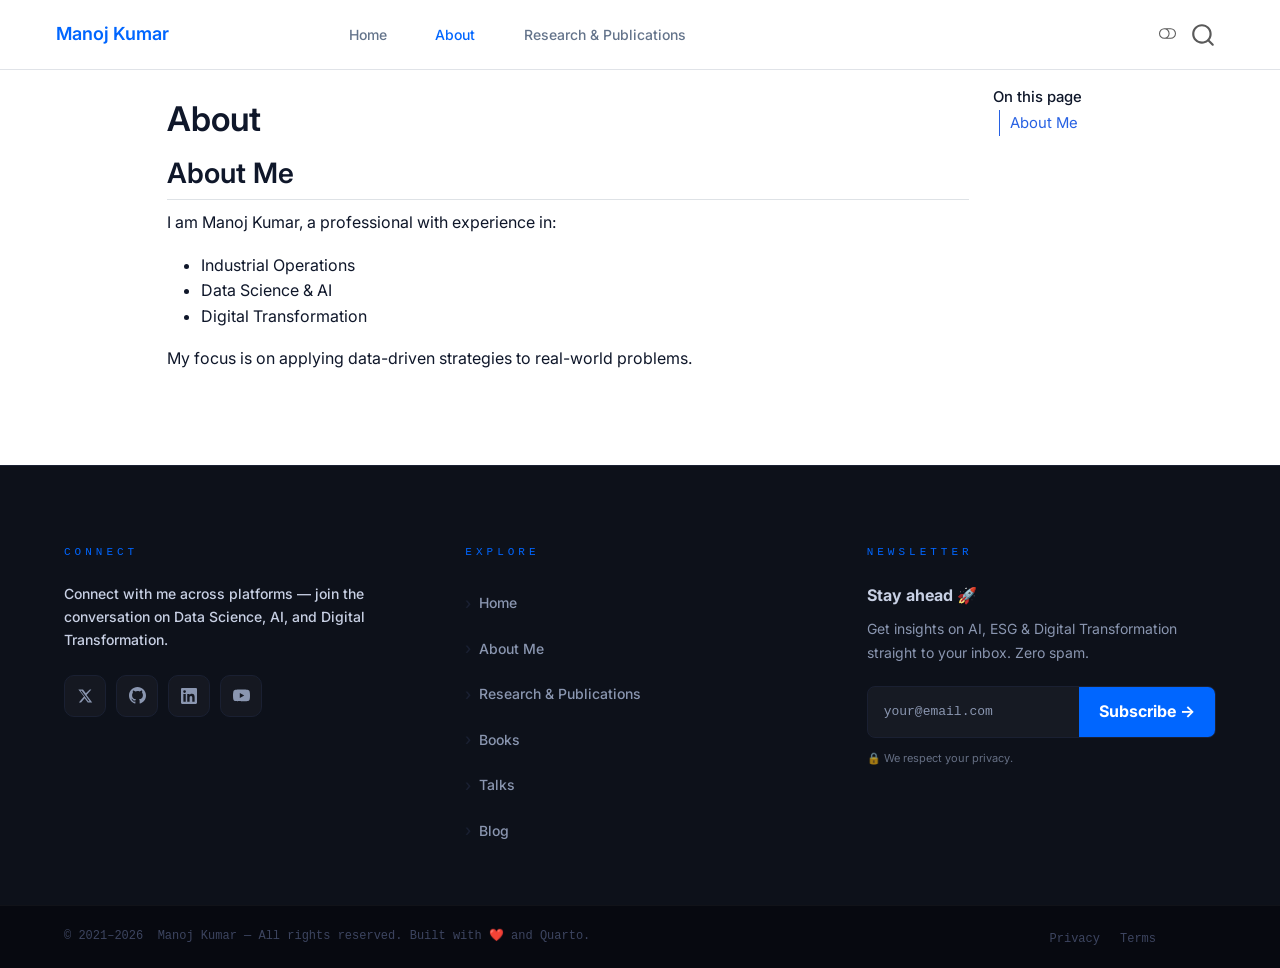
==== docs/about.html @ 65cc4d2e "Initial commit: V1 UI Locked" ====
<!DOCTYPE html>
<html xmlns="http://www.w3.org/1999/xhtml" lang="en" xml:lang="en"><head>

<meta charset="utf-8">
<meta name="generator" content="quarto-1.8.27">

<meta name="viewport" content="width=device-width, initial-scale=1.0, user-scalable=yes">


<title>About – Manoj Kumar</title>
<style>
code{white-space: pre-wrap;}
span.smallcaps{font-variant: small-caps;}
div.columns{display: flex; gap: min(4vw, 1.5em);}
div.column{flex: auto; overflow-x: auto;}
div.hanging-indent{margin-left: 1.5em; text-indent: -1.5em;}
ul.task-list{list-style: none;}
ul.task-list li input[type="checkbox"] {
  width: 0.8em;
  margin: 0 0.8em 0.2em -1em; /* quarto-specific, see https://github.com/quarto-dev/quarto-cli/issues/4556 */ 
  vertical-align: middle;
}
</style>


<script src="site_libs/quarto-nav/quarto-nav.js"></script>
<script src="site_libs/clipboard/clipboard.min.js"></script>
<script src="site_libs/quarto-search/autocomplete.umd.js"></script>
<script src="site_libs/quarto-search/fuse.min.js"></script>
<script src="site_libs/quarto-search/quarto-search.js"></script>
<meta name="quarto:offset" content="./">
<script src="site_libs/quarto-html/quarto.js" type="module"></script>
<script src="site_libs/quarto-html/tabsets/tabsets.js" type="module"></script>
<script src="site_libs/quarto-html/axe/axe-check.js" type="module"></script>
<script src="site_libs/quarto-html/popper.min.js"></script>
<script src="site_libs/quarto-html/tippy.umd.min.js"></script>
<script src="site_libs/quarto-html/anchor.min.js"></script>
<link href="site_libs/quarto-html/tippy.css" rel="stylesheet">
<link href="site_libs/quarto-html/quarto-syntax-highlighting-ed96de9b727972fe78a7b5d16c58bf87.css" rel="stylesheet" class="quarto-color-scheme" id="quarto-text-highlighting-styles">
<link href="site_libs/quarto-html/quarto-syntax-highlighting-dark-4d9afe2b8d18ee9fa5d0d57b5ed4214d.css" rel="stylesheet" class="quarto-color-scheme quarto-color-alternate" id="quarto-text-highlighting-styles">
<link href="site_libs/quarto-html/quarto-syntax-highlighting-ed96de9b727972fe78a7b5d16c58bf87.css" rel="stylesheet" class="quarto-color-scheme-extra" id="quarto-text-highlighting-styles">
<script src="site_libs/bootstrap/bootstrap.min.js"></script>
<link href="site_libs/bootstrap/bootstrap-icons.css" rel="stylesheet">
<link href="site_libs/bootstrap/bootstrap-d3264854bef6d6e2e1e64f029da655b1.min.css" rel="stylesheet" append-hash="true" class="quarto-color-scheme" id="quarto-bootstrap" data-mode="light">
<link href="site_libs/bootstrap/bootstrap-dark-2e3606d5f43852cfc198a66f8206e9b9.min.css" rel="stylesheet" append-hash="true" class="quarto-color-scheme quarto-color-alternate" id="quarto-bootstrap" data-mode="dark">
<link href="site_libs/bootstrap/bootstrap-d3264854bef6d6e2e1e64f029da655b1.min.css" rel="stylesheet" append-hash="true" class="quarto-color-scheme-extra" id="quarto-bootstrap" data-mode="light">
<script id="quarto-search-options" type="application/json">{
  "location": "navbar",
  "copy-button": false,
  "collapse-after": 3,
  "panel-placement": "end",
  "type": "overlay",
  "limit": 50,
  "keyboard-shortcut": [
    "f",
    "/",
    "s"
  ],
  "language": {
    "search-no-results-text": "No results",
    "search-matching-documents-text": "matching documents",
    "search-copy-link-title": "Copy link to search",
    "search-hide-matches-text": "Hide additional matches",
    "search-more-match-text": "more match in this document",
    "search-more-matches-text": "more matches in this document",
    "search-clear-button-title": "Clear",
    "search-text-placeholder": "",
    "search-detached-cancel-button-title": "Cancel",
    "search-submit-button-title": "Submit",
    "search-label": "Search"
  }
}</script>


<link rel="stylesheet" href="styles/theme.css">
</head>

<body class="nav-fixed quarto-light"><script id="quarto-html-before-body" type="application/javascript">
    const toggleBodyColorMode = (bsSheetEl) => {
      const mode = bsSheetEl.getAttribute("data-mode");
      const bodyEl = window.document.querySelector("body");
      if (mode === "dark") {
        bodyEl.classList.add("quarto-dark");
        bodyEl.classList.remove("quarto-light");
      } else {
        bodyEl.classList.add("quarto-light");
        bodyEl.classList.remove("quarto-dark");
      }
    }
    const toggleBodyColorPrimary = () => {
      const bsSheetEl = window.document.querySelector("link#quarto-bootstrap:not([rel=disabled-stylesheet])");
      if (bsSheetEl) {
        toggleBodyColorMode(bsSheetEl);
      }
    }
    const setColorSchemeToggle = (alternate) => {
      const toggles = window.document.querySelectorAll('.quarto-color-scheme-toggle');
      for (let i=0; i < toggles.length; i++) {
        const toggle = toggles[i];
        if (toggle) {
          if (alternate) {
            toggle.classList.add("alternate");
          } else {
            toggle.classList.remove("alternate");
          }
        }
      }
    };
    const toggleColorMode = (alternate) => {
      // Switch the stylesheets
      const primaryStylesheets = window.document.querySelectorAll('link.quarto-color-scheme:not(.quarto-color-alternate)');
      const alternateStylesheets = window.document.querySelectorAll('link.quarto-color-scheme.quarto-color-alternate');
      manageTransitions('#quarto-margin-sidebar .nav-link', false);
      if (alternate) {
        // note: dark is layered on light, we don't disable primary!
        enableStylesheet(alternateStylesheets);
        for (const sheetNode of alternateStylesheets) {
          if (sheetNode.id === "quarto-bootstrap") {
            toggleBodyColorMode(sheetNode);
          }
        }
      } else {
        disableStylesheet(alternateStylesheets);
        enableStylesheet(primaryStylesheets)
        toggleBodyColorPrimary();
      }
      manageTransitions('#quarto-margin-sidebar .nav-link', true);
      // Switch the toggles
      setColorSchemeToggle(alternate)
      // Hack to workaround the fact that safari doesn't
      // properly recolor the scrollbar when toggling (#1455)
      if (navigator.userAgent.indexOf('Safari') > 0 && navigator.userAgent.indexOf('Chrome') == -1) {
        manageTransitions("body", false);
        window.scrollTo(0, 1);
        setTimeout(() => {
          window.scrollTo(0, 0);
          manageTransitions("body", true);
        }, 40);
      }
    }
    const disableStylesheet = (stylesheets) => {
      for (let i=0; i < stylesheets.length; i++) {
        const stylesheet = stylesheets[i];
        stylesheet.rel = 'disabled-stylesheet';
      }
    }
    const enableStylesheet = (stylesheets) => {
      for (let i=0; i < stylesheets.length; i++) {
        const stylesheet = stylesheets[i];
        if(stylesheet.rel !== 'stylesheet') { // for Chrome, which will still FOUC without this check
          stylesheet.rel = 'stylesheet';
        }
      }
    }
    const manageTransitions = (selector, allowTransitions) => {
      const els = window.document.querySelectorAll(selector);
      for (let i=0; i < els.length; i++) {
        const el = els[i];
        if (allowTransitions) {
          el.classList.remove('notransition');
        } else {
          el.classList.add('notransition');
        }
      }
    }
    const isFileUrl = () => {
      return window.location.protocol === 'file:';
    }
    const hasAlternateSentinel = () => {
      let styleSentinel = getColorSchemeSentinel();
      if (styleSentinel !== null) {
        return styleSentinel === "alternate";
      } else {
        return false;
      }
    }
    const setStyleSentinel = (alternate) => {
      const value = alternate ? "alternate" : "default";
      if (!isFileUrl()) {
        window.localStorage.setItem("quarto-color-scheme", value);
      } else {
        localAlternateSentinel = value;
      }
    }
    const getColorSchemeSentinel = () => {
      if (!isFileUrl()) {
        const storageValue = window.localStorage.getItem("quarto-color-scheme");
        return storageValue != null ? storageValue : localAlternateSentinel;
      } else {
        return localAlternateSentinel;
      }
    }
    const toggleGiscusIfUsed = (isAlternate, darkModeDefault) => {
      const baseTheme = document.querySelector('#giscus-base-theme')?.value ?? 'light';
      const alternateTheme = document.querySelector('#giscus-alt-theme')?.value ?? 'dark';
      let newTheme = '';
      if(authorPrefersDark) {
        newTheme = isAlternate ? baseTheme : alternateTheme;
      } else {
        newTheme = isAlternate ? alternateTheme : baseTheme;
      }
      const changeGiscusTheme = () => {
        // From: https://github.com/giscus/giscus/issues/336
        const sendMessage = (message) => {
          const iframe = document.querySelector('iframe.giscus-frame');
          if (!iframe) return;
          iframe.contentWindow.postMessage({ giscus: message }, 'https://giscus.app');
        }
        sendMessage({
          setConfig: {
            theme: newTheme
          }
        });
      }
      const isGiscussLoaded = window.document.querySelector('iframe.giscus-frame') !== null;
      if (isGiscussLoaded) {
        changeGiscusTheme();
      }
    };
    const authorPrefersDark = false;
    const darkModeDefault = authorPrefersDark;
      document.querySelector('link#quarto-text-highlighting-styles.quarto-color-scheme-extra').rel = 'disabled-stylesheet';
      document.querySelector('link#quarto-bootstrap.quarto-color-scheme-extra').rel = 'disabled-stylesheet';
    let localAlternateSentinel = darkModeDefault ? 'alternate' : 'default';
    // Dark / light mode switch
    window.quartoToggleColorScheme = () => {
      // Read the current dark / light value
      let toAlternate = !hasAlternateSentinel();
      toggleColorMode(toAlternate);
      setStyleSentinel(toAlternate);
      toggleGiscusIfUsed(toAlternate, darkModeDefault);
      window.dispatchEvent(new Event('resize'));
    };
    // Switch to dark mode if need be
    if (hasAlternateSentinel()) {
      toggleColorMode(true);
    } else {
      toggleColorMode(false);
    }
  </script>

<div id="quarto-search-results"></div>
  <header id="quarto-header" class="headroom fixed-top">
    <nav class="navbar navbar-expand-lg " data-bs-theme="dark">
      <div class="navbar-container container-fluid">
      <div class="navbar-brand-container mx-auto">
    <a class="navbar-brand" href="./index.html">
    <span class="navbar-title">Manoj Kumar</span>
    </a>
  </div>
            <div id="quarto-search" class="" title="Search"></div>
          <button class="navbar-toggler" type="button" data-bs-toggle="collapse" data-bs-target="#navbarCollapse" aria-controls="navbarCollapse" role="menu" aria-expanded="false" aria-label="Toggle navigation" onclick="if (window.quartoToggleHeadroom) { window.quartoToggleHeadroom(); }">
  <span class="navbar-toggler-icon"></span>
</button>
          <div class="collapse navbar-collapse" id="navbarCollapse">
            <ul class="navbar-nav navbar-nav-scroll me-auto">
  <li class="nav-item">
    <a class="nav-link" href="./index.html"> 
<span class="menu-text">Home</span></a>
  </li>  
  <li class="nav-item">
    <a class="nav-link active" href="./about.html" aria-current="page"> 
<span class="menu-text">About</span></a>
  </li>  
  <li class="nav-item">
    <a class="nav-link" href="./rnd.html"> 
<span class="menu-text">Research &amp; Publications</span></a>
  </li>  
</ul>
            <ul class="navbar-nav navbar-nav-scroll ms-auto">
</ul>
          </div> <!-- /navcollapse -->
            <div class="quarto-navbar-tools">
  <a href="" class="quarto-color-scheme-toggle quarto-navigation-tool  px-1" onclick="window.quartoToggleColorScheme(); return false;" title="Toggle dark mode"><i class="bi"></i></a>
</div>
      </div> <!-- /container-fluid -->
    </nav>
</header>
<!-- content -->
<div id="quarto-content" class="quarto-container page-columns page-rows-contents page-layout-full page-navbar">
<!-- sidebar -->
<!-- margin-sidebar -->
    <div id="quarto-margin-sidebar" class="sidebar margin-sidebar">
        <nav id="TOC" role="doc-toc" class="toc-active">
    <h2 id="toc-title">On this page</h2>
   
  <ul>
  <li><a href="#about-me" id="toc-about-me" class="nav-link active" data-scroll-target="#about-me">About Me</a></li>
  </ul>
</nav>
    </div>
<!-- main -->
<main class="content column-body" id="quarto-document-content">


<header id="title-block-header" class="quarto-title-block default">
<div class="quarto-title">
<h1 class="title">About</h1>
</div>



<div class="quarto-title-meta column-body">

    
  
    
  </div>
  


</header>


<section id="about-me" class="level2">
<h2 class="anchored" data-anchor-id="about-me">About Me</h2>
<p>I am Manoj Kumar, a professional with experience in:</p>
<ul>
<li>Industrial Operations</li>
<li>Data Science &amp; AI</li>
<li>Digital Transformation</li>
</ul>
<p>My focus is on applying data-driven strategies to real-world problems.</p>


</section>

</main> <!-- /main -->
<footer id="site-footer" class="column-screen">

  <div class="footer-main">



    <div class="ft-col">

      <p class="ft-col-heading">Connect</p>

      <p class="ft-social-intro">Connect with me across platforms — join the conversation on Data Science, AI, and Digital Transformation.</p>

      <div class="ft-social-icons">

        <a href="#" class="social-icon tw" target="_blank" aria-label="Follow me on X">

          <svg xmlns="http://www.w3.org/2000/svg" width="16" height="16" viewbox="0 0 24 24" fill="currentColor"><path d="M18.244 2.25h3.308l-7.227 8.26 8.502 11.24H16.17l-4.714-6.231-5.401 6.231H2.744l7.734-8.836L2.02 2.25h6.988l4.26 5.636 5.975-5.636zm-1.161 17.52h1.833L7.084 4.126H5.117z"></path></svg>

        </a>

        <a href="#" class="social-icon gh" target="_blank" aria-label="My GitHub">

          <svg xmlns="http://www.w3.org/2000/svg" width="17" height="17" viewbox="0 0 24 24" fill="currentColor"><path d="M12 0C5.374 0 0 5.373 0 12c0 5.302 3.438 9.8 8.207 11.387.599.111.793-.261.793-.577v-2.234c-3.338.726-4.033-1.416-4.033-1.416-.546-1.387-1.333-1.756-1.333-1.756-1.089-.745.083-.729.083-.729 1.205.084 1.839 1.237 1.839 1.237 1.07 1.834 2.807 1.304 3.492.997.107-.775.418-1.305.762-1.604-2.665-.305-5.467-1.334-5.467-5.931 0-1.311.469-2.381 1.236-3.221-.124-.303-.535-1.524.117-3.176 0 0 1.008-.322 3.301 1.23A11.509 11.509 0 0 1 12 5.803c1.02.005 2.047.138 3.006.404 2.291-1.552 3.297-1.23 3.297-1.23.653 1.653.242 2.874.118 3.176.77.84 1.235 1.911 1.235 3.221 0 4.609-2.807 5.624-5.479 5.921.43.372.823 1.102.823 2.222v3.293c0 .319.192.694.801.576C20.566 21.797 24 17.3 24 12c0-6.627-5.373-12-12-12z"></path></svg>

        </a>

        <a href="#" class="social-icon li" target="_blank" aria-label="Connect on LinkedIn">

          <svg xmlns="http://www.w3.org/2000/svg" width="16" height="16" viewbox="0 0 24 24" fill="currentColor"><path d="M20.447 20.452h-3.554v-5.569c0-1.328-.027-3.037-1.852-3.037-1.853 0-2.136 1.445-2.136 2.939v5.667H9.351V9h3.414v1.561h.046c.477-.9 1.637-1.85 3.37-1.85 3.601 0 4.267 2.37 4.267 5.455v6.286zM5.337 7.433a2.062 2.062 0 0 1-2.063-2.065 2.064 2.064 0 1 1 2.063 2.065zm1.782 13.019H3.555V9h3.564v11.452zM22.225 0H1.771C.792 0 0 .774 0 1.729v20.542C0 23.227.792 24 1.771 24h20.451C23.2 24 24 23.227 24 22.271V1.729C24 .774 23.2 0 22.222 0h.003z"></path></svg>

        </a>

        <a href="#" class="social-icon yt" target="_blank" aria-label="My YouTube">

          <svg xmlns="http://www.w3.org/2000/svg" width="17" height="17" viewbox="0 0 24 24" fill="currentColor"><path d="M23.495 6.205a3.007 3.007 0 0 0-2.088-2.088c-1.87-.501-9.396-.501-9.396-.501s-7.507-.01-9.396.501A3.007 3.007 0 0 0 .527 6.205a31.247 31.247 0 0 0-.522 5.805 31.247 31.247 0 0 0 .522 5.783 3.007 3.007 0 0 0 2.088 2.088c1.868.502 9.396.502 9.396.502s7.506 0 9.396-.502a3.007 3.007 0 0 0 2.088-2.088 31.247 31.247 0 0 0 .5-5.783 31.247 31.247 0 0 0-.5-5.805zM9.609 15.601V8.408l6.264 3.602z"></path></svg>

        </a>

      </div>

    </div>



    <div class="ft-col">

      <p class="ft-col-heading">Explore</p>

      <ul class="ft-links-list">

        <li><a href="./index.html">Home</a></li>

        <li><a href="./about.html">About Me</a></li>

        <li><a href="./rnd.html">Research &amp; Publications</a></li>

        <li><a href="./books.html">Books</a></li>

        <li><a href="./talks.html">Talks</a></li>

        <li><a href="./blog.html">Blog</a></li>

      </ul>

    </div>



    <div class="ft-col">

      <p class="ft-col-heading">Newsletter</p>

      <div class="ft-newsletter-text">

        <strong>Stay ahead 🚀</strong>

        Get insights on AI, ESG &amp; Digital Transformation straight to your inbox. Zero spam.

      </div>

      <div class="newsletter-form">

        <input type="email" id="nl-email" placeholder="your@email.com" aria-label="Email address">

        <button type="button" id="nl-btn" onclick="handleSubscribe()">Subscribe →</button>

      </div>

      <p class="ft-privacy-note">🔒 We respect your privacy.</p>

    </div>



  </div>



  <div class="footer-copy">

    <div class="footer-copy-inner">

      <p class="copy-text">

        © 2021–<span id="copy-year"></span>&nbsp; Manoj Kumar — All rights reserved. Built with ❤️ and Quarto.

      </p>

      <ul class="copy-links">

        <li><a href="#">Privacy</a></li>

        <li><a href="#">Terms</a></li>

      </ul>

    </div>

  </div>

</footer>



<button id="go-top" aria-label="Scroll back to top">

  <svg viewbox="0 0 24 24" xmlns="http://www.w3.org/2000/svg">

    <polyline points="18 15 12 9 6 15"></polyline>

  </svg>

</button>



<script src="styles/scroll.js"></script>
<script id="quarto-html-after-body" type="application/javascript">
  window.document.addEventListener("DOMContentLoaded", function (event) {
    // Ensure there is a toggle, if there isn't float one in the top right
    if (window.document.querySelector('.quarto-color-scheme-toggle') === null) {
      const a = window.document.createElement('a');
      a.classList.add('top-right');
      a.classList.add('quarto-color-scheme-toggle');
      a.href = "";
      a.onclick = function() { try { window.quartoToggleColorScheme(); } catch {} return false; };
      const i = window.document.createElement("i");
      i.classList.add('bi');
      a.appendChild(i);
      window.document.body.appendChild(a);
    }
    setColorSchemeToggle(hasAlternateSentinel())
    const icon = "";
    const anchorJS = new window.AnchorJS();
    anchorJS.options = {
      placement: 'right',
      icon: icon
    };
    anchorJS.add('.anchored');
    const isCodeAnnotation = (el) => {
      for (const clz of el.classList) {
        if (clz.startsWith('code-annotation-')) {                     
          return true;
        }
      }
      return false;
    }
    const onCopySuccess = function(e) {
      // button target
      const button = e.trigger;
      // don't keep focus
      button.blur();
      // flash "checked"
      button.classList.add('code-copy-button-checked');
      var currentTitle = button.getAttribute("title");
      button.setAttribute("title", "Copied!");
      let tooltip;
      if (window.bootstrap) {
        button.setAttribute("data-bs-toggle", "tooltip");
        button.setAttribute("data-bs-placement", "left");
        button.setAttribute("data-bs-title", "Copied!");
        tooltip = new bootstrap.Tooltip(button, 
          { trigger: "manual", 
            customClass: "code-copy-button-tooltip",
            offset: [0, -8]});
        tooltip.show();    
      }
      setTimeout(function() {
        if (tooltip) {
          tooltip.hide();
          button.removeAttribute("data-bs-title");
          button.removeAttribute("data-bs-toggle");
          button.removeAttribute("data-bs-placement");
        }
        button.setAttribute("title", currentTitle);
        button.classList.remove('code-copy-button-checked');
      }, 1000);
      // clear code selection
      e.clearSelection();
    }
    const getTextToCopy = function(trigger) {
      const outerScaffold = trigger.parentElement.cloneNode(true);
      const codeEl = outerScaffold.querySelector('code');
      for (const childEl of codeEl.children) {
        if (isCodeAnnotation(childEl)) {
          childEl.remove();
        }
      }
      return codeEl.innerText;
    }
    const clipboard = new window.ClipboardJS('.code-copy-button:not([data-in-quarto-modal])', {
      text: getTextToCopy
    });
    clipboard.on('success', onCopySuccess);
    if (window.document.getElementById('quarto-embedded-source-code-modal')) {
      const clipboardModal = new window.ClipboardJS('.code-copy-button[data-in-quarto-modal]', {
        text: getTextToCopy,
        container: window.document.getElementById('quarto-embedded-source-code-modal')
      });
      clipboardModal.on('success', onCopySuccess);
    }
      var localhostRegex = new RegExp(/^(?:http|https):\/\/localhost\:?[0-9]*\//);
      var mailtoRegex = new RegExp(/^mailto:/);
        var filterRegex = new RegExp('/' + window.location.host + '/');
      var isInternal = (href) => {
          return filterRegex.test(href) || localhostRegex.test(href) || mailtoRegex.test(href);
      }
      // Inspect non-navigation links and adorn them if external
     var links = window.document.querySelectorAll('a[href]:not(.nav-link):not(.navbar-brand):not(.toc-action):not(.sidebar-link):not(.sidebar-item-toggle):not(.pagination-link):not(.no-external):not([aria-hidden]):not(.dropdown-item):not(.quarto-navigation-tool):not(.about-link)');
      for (var i=0; i<links.length; i++) {
        const link = links[i];
        if (!isInternal(link.href)) {
          // undo the damage that might have been done by quarto-nav.js in the case of
          // links that we want to consider external
          if (link.dataset.originalHref !== undefined) {
            link.href = link.dataset.originalHref;
          }
        }
      }
    function tippyHover(el, contentFn, onTriggerFn, onUntriggerFn) {
      const config = {
        allowHTML: true,
        maxWidth: 500,
        delay: 100,
        arrow: false,
        appendTo: function(el) {
            return el.parentElement;
        },
        interactive: true,
        interactiveBorder: 10,
        theme: 'quarto',
        placement: 'bottom-start',
      };
      if (contentFn) {
        config.content = contentFn;
      }
      if (onTriggerFn) {
        config.onTrigger = onTriggerFn;
      }
      if (onUntriggerFn) {
        config.onUntrigger = onUntriggerFn;
      }
      window.tippy(el, config); 
    }
    const noterefs = window.document.querySelectorAll('a[role="doc-noteref"]');
    for (var i=0; i<noterefs.length; i++) {
      const ref = noterefs[i];
      tippyHover(ref, function() {
        // use id or data attribute instead here
        let href = ref.getAttribute('data-footnote-href') || ref.getAttribute('href');
        try { href = new URL(href).hash; } catch {}
        const id = href.replace(/^#\/?/, "");
        const note = window.document.getElementById(id);
        if (note) {
          return note.innerHTML;
        } else {
          return "";
        }
      });
    }
    const xrefs = window.document.querySelectorAll('a.quarto-xref');
    const processXRef = (id, note) => {
      // Strip column container classes
      const stripColumnClz = (el) => {
        el.classList.remove("page-full", "page-columns");
        if (el.children) {
          for (const child of el.children) {
            stripColumnClz(child);
          }
        }
      }
      stripColumnClz(note)
      if (id === null || id.startsWith('sec-')) {
        // Special case sections, only their first couple elements
        const container = document.createElement("div");
        if (note.children && note.children.length > 2) {
          container.appendChild(note.children[0].cloneNode(true));
          for (let i = 1; i < note.children.length; i++) {
            const child = note.children[i];
            if (child.tagName === "P" && child.innerText === "") {
              continue;
            } else {
              container.appendChild(child.cloneNode(true));
              break;
            }
          }
          if (window.Quarto?.typesetMath) {
            window.Quarto.typesetMath(container);
          }
          return container.innerHTML
        } else {
          if (window.Quarto?.typesetMath) {
            window.Quarto.typesetMath(note);
          }
          return note.innerHTML;
        }
      } else {
        // Remove any anchor links if they are present
        const anchorLink = note.querySelector('a.anchorjs-link');
        if (anchorLink) {
          anchorLink.remove();
        }
        if (window.Quarto?.typesetMath) {
          window.Quarto.typesetMath(note);
        }
        if (note.classList.contains("callout")) {
          return note.outerHTML;
        } else {
          return note.innerHTML;
        }
      }
    }
    for (var i=0; i<xrefs.length; i++) {
      const xref = xrefs[i];
      tippyHover(xref, undefined, function(instance) {
        instance.disable();
        let url = xref.getAttribute('href');
        let hash = undefined; 
        if (url.startsWith('#')) {
          hash = url;
        } else {
          try { hash = new URL(url).hash; } catch {}
        }
        if (hash) {
          const id = hash.replace(/^#\/?/, "");
          const note = window.document.getElementById(id);
          if (note !== null) {
            try {
              const html = processXRef(id, note.cloneNode(true));
              instance.setContent(html);
            } finally {
              instance.enable();
              instance.show();
            }
          } else {
            // See if we can fetch this
            fetch(url.split('#')[0])
            .then(res => res.text())
            .then(html => {
              const parser = new DOMParser();
              const htmlDoc = parser.parseFromString(html, "text/html");
              const note = htmlDoc.getElementById(id);
              if (note !== null) {
                const html = processXRef(id, note);
                instance.setContent(html);
              } 
            }).finally(() => {
              instance.enable();
              instance.show();
            });
          }
        } else {
          // See if we can fetch a full url (with no hash to target)
          // This is a special case and we should probably do some content thinning / targeting
          fetch(url)
          .then(res => res.text())
          .then(html => {
            const parser = new DOMParser();
            const htmlDoc = parser.parseFromString(html, "text/html");
            const note = htmlDoc.querySelector('main.content');
            if (note !== null) {
              // This should only happen for chapter cross references
              // (since there is no id in the URL)
              // remove the first header
              if (note.children.length > 0 && note.children[0].tagName === "HEADER") {
                note.children[0].remove();
              }
              const html = processXRef(null, note);
              instance.setContent(html);
            } 
          }).finally(() => {
            instance.enable();
            instance.show();
          });
        }
      }, function(instance) {
      });
    }
        let selectedAnnoteEl;
        const selectorForAnnotation = ( cell, annotation) => {
          let cellAttr = 'data-code-cell="' + cell + '"';
          let lineAttr = 'data-code-annotation="' +  annotation + '"';
          const selector = 'span[' + cellAttr + '][' + lineAttr + ']';
          return selector;
        }
        const selectCodeLines = (annoteEl) => {
          const doc = window.document;
          const targetCell = annoteEl.getAttribute("data-target-cell");
          const targetAnnotation = annoteEl.getAttribute("data-target-annotation");
          const annoteSpan = window.document.querySelector(selectorForAnnotation(targetCell, targetAnnotation));
          const lines = annoteSpan.getAttribute("data-code-lines").split(",");
          const lineIds = lines.map((line) => {
            return targetCell + "-" + line;
          })
          let top = null;
          let height = null;
          let parent = null;
          if (lineIds.length > 0) {
              //compute the position of the single el (top and bottom and make a div)
              const el = window.document.getElementById(lineIds[0]);
              top = el.offsetTop;
              height = el.offsetHeight;
              parent = el.parentElement.parentElement;
            if (lineIds.length > 1) {
              const lastEl = window.document.getElementById(lineIds[lineIds.length - 1]);
              const bottom = lastEl.offsetTop + lastEl.offsetHeight;
              height = bottom - top;
            }
            if (top !== null && height !== null && parent !== null) {
              // cook up a div (if necessary) and position it 
              let div = window.document.getElementById("code-annotation-line-highlight");
              if (div === null) {
                div = window.document.createElement("div");
                div.setAttribute("id", "code-annotation-line-highlight");
                div.style.position = 'absolute';
                parent.appendChild(div);
              }
              div.style.top = top - 2 + "px";
              div.style.height = height + 4 + "px";
              div.style.left = 0;
              let gutterDiv = window.document.getElementById("code-annotation-line-highlight-gutter");
              if (gutterDiv === null) {
                gutterDiv = window.document.createElement("div");
                gutterDiv.setAttribute("id", "code-annotation-line-highlight-gutter");
                gutterDiv.style.position = 'absolute';
                const codeCell = window.document.getElementById(targetCell);
                const gutter = codeCell.querySelector('.code-annotation-gutter');
                gutter.appendChild(gutterDiv);
              }
              gutterDiv.style.top = top - 2 + "px";
              gutterDiv.style.height = height + 4 + "px";
            }
            selectedAnnoteEl = annoteEl;
          }
        };
        const unselectCodeLines = () => {
          const elementsIds = ["code-annotation-line-highlight", "code-annotation-line-highlight-gutter"];
          elementsIds.forEach((elId) => {
            const div = window.document.getElementById(elId);
            if (div) {
              div.remove();
            }
          });
          selectedAnnoteEl = undefined;
        };
          // Handle positioning of the toggle
      window.addEventListener(
        "resize",
        throttle(() => {
          elRect = undefined;
          if (selectedAnnoteEl) {
            selectCodeLines(selectedAnnoteEl);
          }
        }, 10)
      );
      function throttle(fn, ms) {
      let throttle = false;
      let timer;
        return (...args) => {
          if(!throttle) { // first call gets through
              fn.apply(this, args);
              throttle = true;
          } else { // all the others get throttled
              if(timer) clearTimeout(timer); // cancel #2
              timer = setTimeout(() => {
                fn.apply(this, args);
                timer = throttle = false;
              }, ms);
          }
        };
      }
        // Attach click handler to the DT
        const annoteDls = window.document.querySelectorAll('dt[data-target-cell]');
        for (const annoteDlNode of annoteDls) {
          annoteDlNode.addEventListener('click', (event) => {
            const clickedEl = event.target;
            if (clickedEl !== selectedAnnoteEl) {
              unselectCodeLines();
              const activeEl = window.document.querySelector('dt[data-target-cell].code-annotation-active');
              if (activeEl) {
                activeEl.classList.remove('code-annotation-active');
              }
              selectCodeLines(clickedEl);
              clickedEl.classList.add('code-annotation-active');
            } else {
              // Unselect the line
              unselectCodeLines();
              clickedEl.classList.remove('code-annotation-active');
            }
          });
        }
    const findCites = (el) => {
      const parentEl = el.parentElement;
      if (parentEl) {
        const cites = parentEl.dataset.cites;
        if (cites) {
          return {
            el,
            cites: cites.split(' ')
          };
        } else {
          return findCites(el.parentElement)
        }
      } else {
        return undefined;
      }
    };
    var bibliorefs = window.document.querySelectorAll('a[role="doc-biblioref"]');
    for (var i=0; i<bibliorefs.length; i++) {
      const ref = bibliorefs[i];
      const citeInfo = findCites(ref);
      if (citeInfo) {
        tippyHover(citeInfo.el, function() {
          var popup = window.document.createElement('div');
          citeInfo.cites.forEach(function(cite) {
            var citeDiv = window.document.createElement('div');
            citeDiv.classList.add('hanging-indent');
            citeDiv.classList.add('csl-entry');
            var biblioDiv = window.document.getElementById('ref-' + cite);
            if (biblioDiv) {
              citeDiv.innerHTML = biblioDiv.innerHTML;
            }
            popup.appendChild(citeDiv);
          });
          return popup.innerHTML;
        });
      }
    }
  });
  </script>
</div> <!-- /content -->




</body></html>
---- docs/site_libs/quarto-html/tippy.css ----
.tippy-box[data-animation=fade][data-state=hidden]{opacity:0}[data-tippy-root]{max-width:calc(100vw - 10px)}.tippy-box{position:relative;background-color:#333;color:#fff;border-radius:4px;font-size:14px;line-height:1.4;white-space:normal;outline:0;transition-property:transform,visibility,opacity}.tippy-box[data-placement^=top]>.tippy-arrow{bottom:0}.tippy-box[data-placement^=top]>.tippy-arrow:before{bottom:-7px;left:0;border-width:8px 8px 0;border-top-color:initial;transform-origin:center top}.tippy-box[data-placement^=bottom]>.tippy-arrow{top:0}.tippy-box[data-placement^=bottom]>.tippy-arrow:before{top:-7px;left:0;border-width:0 8px 8px;border-bottom-color:initial;transform-origin:center bottom}.tippy-box[data-placement^=left]>.tippy-arrow{right:0}.tippy-box[data-placement^=left]>.tippy-arrow:before{border-width:8px 0 8px 8px;border-left-color:initial;right:-7px;transform-origin:center left}.tippy-box[data-placement^=right]>.tippy-arrow{left:0}.tippy-box[data-placement^=right]>.tippy-arrow:before{left:-7px;border-width:8px 8px 8px 0;border-right-color:initial;transform-origin:center right}.tippy-box[data-inertia][data-state=visible]{transition-timing-function:cubic-bezier(.54,1.5,.38,1.11)}.tippy-arrow{width:16px;height:16px;color:#333}.tippy-arrow:before{content:"";position:absolute;border-color:transparent;border-style:solid}.tippy-content{position:relative;padding:5px 9px;z-index:1}
---- docs/site_libs/quarto-html/quarto-syntax-highlighting-ed96de9b727972fe78a7b5d16c58bf87.css ----
/* quarto syntax highlight colors */
:root {
  --quarto-hl-ot-color: #003B4F;
  --quarto-hl-at-color: #657422;
  --quarto-hl-ss-color: #20794D;
  --quarto-hl-an-color: #5E5E5E;
  --quarto-hl-fu-color: #4758AB;
  --quarto-hl-st-color: #20794D;
  --quarto-hl-cf-color: #003B4F;
  --quarto-hl-op-color: #5E5E5E;
  --quarto-hl-er-color: #AD0000;
  --quarto-hl-bn-color: #AD0000;
  --quarto-hl-al-color: #AD0000;
  --quarto-hl-va-color: #111111;
  --quarto-hl-bu-color: inherit;
  --quarto-hl-ex-color: inherit;
  --quarto-hl-pp-color: #AD0000;
  --quarto-hl-in-color: #5E5E5E;
  --quarto-hl-vs-color: #20794D;
  --quarto-hl-wa-color: #5E5E5E;
  --quarto-hl-do-color: #5E5E5E;
  --quarto-hl-im-color: #00769E;
  --quarto-hl-ch-color: #20794D;
  --quarto-hl-dt-color: #AD0000;
  --quarto-hl-fl-color: #AD0000;
  --quarto-hl-co-color: #5E5E5E;
  --quarto-hl-cv-color: #5E5E5E;
  --quarto-hl-cn-color: #8f5902;
  --quarto-hl-sc-color: #5E5E5E;
  --quarto-hl-dv-color: #AD0000;
  --quarto-hl-kw-color: #003B4F;
}

/* other quarto variables */
:root {
  --quarto-font-monospace: SFMono-Regular, Menlo, Monaco, Consolas, "Liberation Mono", "Courier New", monospace;
}

/* syntax highlight based on Pandoc's rules */
pre > code.sourceCode > span {
  color: #003B4F;
}

code.sourceCode > span {
  color: #003B4F;
}

div.sourceCode,
div.sourceCode pre.sourceCode {
  color: #003B4F;
}

/* Normal */
code span {
  color: #003B4F;
}

/* Alert */
code span.al {
  color: #AD0000;
  font-style: inherit;
}

/* Annotation */
code span.an {
  color: #5E5E5E;
  font-style: inherit;
}

/* Attribute */
code span.at {
  color: #657422;
  font-style: inherit;
}

/* BaseN */
code span.bn {
  color: #AD0000;
  font-style: inherit;
}

/* BuiltIn */
code span.bu {
  font-style: inherit;
}

/* ControlFlow */
code span.cf {
  color: #003B4F;
  font-weight: bold;
  font-style: inherit;
}

/* Char */
code span.ch {
  color: #20794D;
  font-style: inherit;
}

/* Constant */
code span.cn {
  color: #8f5902;
  font-style: inherit;
}

/* Comment */
code span.co {
  color: #5E5E5E;
  font-style: inherit;
}

/* CommentVar */
code span.cv {
  color: #5E5E5E;
  font-style: italic;
}

/* Documentation */
code span.do {
  color: #5E5E5E;
  font-style: italic;
}

/* DataType */
code span.dt {
  color: #AD0000;
  font-style: inherit;
}

/* DecVal */
code span.dv {
  color: #AD0000;
  font-style: inherit;
}

/* Error */
code span.er {
  color: #AD0000;
  font-style: inherit;
}

/* Extension */
code span.ex {
  font-style: inherit;
}

/* Float */
code span.fl {
  color: #AD0000;
  font-style: inherit;
}

/* Function */
code span.fu {
  color: #4758AB;
  font-style: inherit;
}

/* Import */
code span.im {
  color: #00769E;
  font-style: inherit;
}

/* Information */
code span.in {
  color: #5E5E5E;
  font-style: inherit;
}

/* Keyword */
code span.kw {
  color: #003B4F;
  font-weight: bold;
  font-style: inherit;
}

/* Operator */
code span.op {
  color: #5E5E5E;
  font-style: inherit;
}

/* Other */
code span.ot {
  color: #003B4F;
  font-style: inherit;
}

/* Preprocessor */
code span.pp {
  color: #AD0000;
  font-style: inherit;
}

/* SpecialChar */
code span.sc {
  color: #5E5E5E;
  font-style: inherit;
}

/* SpecialString */
code span.ss {
  color: #20794D;
  font-style: inherit;
}

/* String */
code span.st {
  color: #20794D;
  font-style: inherit;
}

/* Variable */
code span.va {
  color: #111111;
  font-style: inherit;
}

/* VerbatimString */
code span.vs {
  color: #20794D;
  font-style: inherit;
}

/* Warning */
code span.wa {
  color: #5E5E5E;
  font-style: italic;
}

.prevent-inlining {
  content: "</";
}

/*# sourceMappingURL=0920dd6d7437995b8cdf7429764427b1.css.map */
---- docs/site_libs/quarto-html/quarto-syntax-highlighting-dark-4d9afe2b8d18ee9fa5d0d57b5ed4214d.css ----
/* quarto syntax highlight colors */
:root {
  --quarto-hl-al-color: #f07178;
  --quarto-hl-an-color: #d4d0ab;
  --quarto-hl-at-color: #00e0e0;
  --quarto-hl-bn-color: #d4d0ab;
  --quarto-hl-bu-color: #abe338;
  --quarto-hl-ch-color: #abe338;
  --quarto-hl-co-color: #f8f8f2;
  --quarto-hl-cv-color: #ffd700;
  --quarto-hl-cn-color: #ffd700;
  --quarto-hl-cf-color: #ffa07a;
  --quarto-hl-dt-color: #ffa07a;
  --quarto-hl-dv-color: #d4d0ab;
  --quarto-hl-do-color: #f8f8f2;
  --quarto-hl-er-color: #f07178;
  --quarto-hl-ex-color: #00e0e0;
  --quarto-hl-fl-color: #d4d0ab;
  --quarto-hl-fu-color: #ffa07a;
  --quarto-hl-im-color: #abe338;
  --quarto-hl-in-color: #d4d0ab;
  --quarto-hl-kw-color: #ffa07a;
  --quarto-hl-op-color: #ffa07a;
  --quarto-hl-ot-color: #00e0e0;
  --quarto-hl-pp-color: #dcc6e0;
  --quarto-hl-re-color: #00e0e0;
  --quarto-hl-sc-color: #abe338;
  --quarto-hl-ss-color: #abe338;
  --quarto-hl-st-color: #abe338;
  --quarto-hl-va-color: #00e0e0;
  --quarto-hl-vs-color: #abe338;
  --quarto-hl-wa-color: #dcc6e0;
}

/* other quarto variables */
:root {
  --quarto-font-monospace: SFMono-Regular, Menlo, Monaco, Consolas, "Liberation Mono", "Courier New", monospace;
}

/* syntax highlight based on Pandoc's rules */
pre > code.sourceCode > span {
  color: #f8f8f2;
}

code.sourceCode > span {
  color: #f8f8f2;
}

div.sourceCode,
div.sourceCode pre.sourceCode {
  color: #f8f8f2;
}

/* Normal */
code span {
  color: #f8f8f2;
}

/* Alert */
code span.al {
  color: #f07178;
}

/* Annotation */
code span.an {
  color: #d4d0ab;
}

/* Attribute */
code span.at {
  color: #00e0e0;
}

/* BaseN */
code span.bn {
  color: #d4d0ab;
}

/* BuiltIn */
code span.bu {
  color: #abe338;
}

/* ControlFlow */
code span.cf {
  font-weight: bold;
  color: #ffa07a;
}

/* Char */
code span.ch {
  color: #abe338;
}

/* Constant */
code span.cn {
  color: #ffd700;
}

/* Comment */
code span.co {
  font-style: italic;
  color: #f8f8f2;
}

/* CommentVar */
code span.cv {
  color: #ffd700;
}

/* Documentation */
code span.do {
  color: #f8f8f2;
}

/* DataType */
code span.dt {
  color: #ffa07a;
}

/* DecVal */
code span.dv {
  color: #d4d0ab;
}

/* Error */
code span.er {
  color: #f07178;
  text-decoration: underline;
}

/* Extension */
code span.ex {
  font-weight: bold;
  color: #00e0e0;
}

/* Float */
code span.fl {
  color: #d4d0ab;
}

/* Function */
code span.fu {
  color: #ffa07a;
}

/* Import */
code span.im {
  color: #abe338;
}

/* Information */
code span.in {
  color: #d4d0ab;
}

/* Keyword */
code span.kw {
  font-weight: bold;
  color: #ffa07a;
}

/* Operator */
code span.op {
  color: #ffa07a;
}

/* Other */
code span.ot {
  color: #00e0e0;
}

/* Preprocessor */
code span.pp {
  color: #dcc6e0;
}

/* RegionMarker */
code span.re {
  background-color: #f8f8f2;
  color: #00e0e0;
}

/* SpecialChar */
code span.sc {
  color: #abe338;
}

/* SpecialString */
code span.ss {
  color: #abe338;
}

/* String */
code span.st {
  color: #abe338;
}

/* Variable */
code span.va {
  color: #00e0e0;
}

/* VerbatimString */
code span.vs {
  color: #abe338;
}

/* Warning */
code span.wa {
  color: #dcc6e0;
}

.prevent-inlining {
  content: "</";
}

/*# sourceMappingURL=86edf53ecdff796acf02dbceed379426.css.map */
---- docs/site_libs/quarto-html/quarto-syntax-highlighting-ed96de9b727972fe78a7b5d16c58bf87.css ----
/* quarto syntax highlight colors */
:root {
  --quarto-hl-ot-color: #003B4F;
  --quarto-hl-at-color: #657422;
  --quarto-hl-ss-color: #20794D;
  --quarto-hl-an-color: #5E5E5E;
  --quarto-hl-fu-color: #4758AB;
  --quarto-hl-st-color: #20794D;
  --quarto-hl-cf-color: #003B4F;
  --quarto-hl-op-color: #5E5E5E;
  --quarto-hl-er-color: #AD0000;
  --quarto-hl-bn-color: #AD0000;
  --quarto-hl-al-color: #AD0000;
  --quarto-hl-va-color: #111111;
  --quarto-hl-bu-color: inherit;
  --quarto-hl-ex-color: inherit;
  --quarto-hl-pp-color: #AD0000;
  --quarto-hl-in-color: #5E5E5E;
  --quarto-hl-vs-color: #20794D;
  --quarto-hl-wa-color: #5E5E5E;
  --quarto-hl-do-color: #5E5E5E;
  --quarto-hl-im-color: #00769E;
  --quarto-hl-ch-color: #20794D;
  --quarto-hl-dt-color: #AD0000;
  --quarto-hl-fl-color: #AD0000;
  --quarto-hl-co-color: #5E5E5E;
  --quarto-hl-cv-color: #5E5E5E;
  --quarto-hl-cn-color: #8f5902;
  --quarto-hl-sc-color: #5E5E5E;
  --quarto-hl-dv-color: #AD0000;
  --quarto-hl-kw-color: #003B4F;
}

/* other quarto variables */
:root {
  --quarto-font-monospace: SFMono-Regular, Menlo, Monaco, Consolas, "Liberation Mono", "Courier New", monospace;
}

/* syntax highlight based on Pandoc's rules */
pre > code.sourceCode > span {
  color: #003B4F;
}

code.sourceCode > span {
  color: #003B4F;
}

div.sourceCode,
div.sourceCode pre.sourceCode {
  color: #003B4F;
}

/* Normal */
code span {
  color: #003B4F;
}

/* Alert */
code span.al {
  color: #AD0000;
  font-style: inherit;
}

/* Annotation */
code span.an {
  color: #5E5E5E;
  font-style: inherit;
}

/* Attribute */
code span.at {
  color: #657422;
  font-style: inherit;
}

/* BaseN */
code span.bn {
  color: #AD0000;
  font-style: inherit;
}

/* BuiltIn */
code span.bu {
  font-style: inherit;
}

/* ControlFlow */
code span.cf {
  color: #003B4F;
  font-weight: bold;
  font-style: inherit;
}

/* Char */
code span.ch {
  color: #20794D;
  font-style: inherit;
}

/* Constant */
code span.cn {
  color: #8f5902;
  font-style: inherit;
}

/* Comment */
code span.co {
  color: #5E5E5E;
  font-style: inherit;
}

/* CommentVar */
code span.cv {
  color: #5E5E5E;
  font-style: italic;
}

/* Documentation */
code span.do {
  color: #5E5E5E;
  font-style: italic;
}

/* DataType */
code span.dt {
  color: #AD0000;
  font-style: inherit;
}

/* DecVal */
code span.dv {
  color: #AD0000;
  font-style: inherit;
}

/* Error */
code span.er {
  color: #AD0000;
  font-style: inherit;
}

/* Extension */
code span.ex {
  font-style: inherit;
}

/* Float */
code span.fl {
  color: #AD0000;
  font-style: inherit;
}

/* Function */
code span.fu {
  color: #4758AB;
  font-style: inherit;
}

/* Import */
code span.im {
  color: #00769E;
  font-style: inherit;
}

/* Information */
code span.in {
  color: #5E5E5E;
  font-style: inherit;
}

/* Keyword */
code span.kw {
  color: #003B4F;
  font-weight: bold;
  font-style: inherit;
}

/* Operator */
code span.op {
  color: #5E5E5E;
  font-style: inherit;
}

/* Other */
code span.ot {
  color: #003B4F;
  font-style: inherit;
}

/* Preprocessor */
code span.pp {
  color: #AD0000;
  font-style: inherit;
}

/* SpecialChar */
code span.sc {
  color: #5E5E5E;
  font-style: inherit;
}

/* SpecialString */
code span.ss {
  color: #20794D;
  font-style: inherit;
}

/* String */
code span.st {
  color: #20794D;
  font-style: inherit;
}

/* Variable */
code span.va {
  color: #111111;
  font-style: inherit;
}

/* VerbatimString */
code span.vs {
  color: #20794D;
  font-style: inherit;
}

/* Warning */
code span.wa {
  color: #5E5E5E;
  font-style: italic;
}

.prevent-inlining {
  content: "</";
}

/*# sourceMappingURL=0920dd6d7437995b8cdf7429764427b1.css.map */
---- docs/styles/theme.css ----
/* =========================================
   GOOGLE FONT (SIGNATURE)
========================================= */
@import url('https://fonts.googleapis.com/css2?family=Great+Vibes&display=swap');

/* =========================================
   IMPORT BRAND
========================================= */
@import url("brand.css");

/* =========================================
   IMPORT COMPONENTS
========================================= */
@import url("components/navbar.css");
@import url("components/buttons.css");
@import url("components/hero.css");
@import url("components/footer.css");
@import url("components/cards.css");

/* =========================================
   IMPORT PAGES
========================================= */
@import url("pages/homepage.css");
@import url("pages/books.css");


/* =========================================
   BASE GLOBAL STYLES
========================================= */

body {
  font-family: var(--font-family-base);
  font-size: var(--font-size-base);
  line-height: var(--line-height-base);
  color: var(--text-main);
  background-color: var(--background);
  overflow-x: hidden;
}

/* HEADINGS */
h1, h2, h3, h4, h5, h6 {
  font-family: var(--font-heading);
  color: var(--text-main);
  margin-bottom: var(--spacing-sm);
}

/* LINKS */
a {
  color: var(--primary);
  text-decoration: none;
  transition: all 0.25s ease;
}

a:hover {
  color: var(--primary-dark);
}

/* =========================================
   GLOBAL LAYOUT CONTROL
========================================= */

.container-fluid {
  padding-left: var(--spacing-lg);
  padding-right: var(--spacing-lg);
}

/* =========================================
   DARK MODE (CLEAN + MODERN)
========================================= */

body.quarto-dark {
  background-color: #020617;
  color: #E2E8F0;
}

body.quarto-dark .navbar {
  background-color: #0F172A;
  border-bottom: 1px solid rgba(255,255,255,0.08);
}

body.quarto-dark h1,
body.quarto-dark h2,
body.quarto-dark h3,
body.quarto-dark h4,
body.quarto-dark h5,
body.quarto-dark h6 {
  color: #F8FAFC;
}

body.quarto-dark a {
  color: #66A3FF;
}

body.quarto-dark a:hover {
  color: #A78BFA;
}

body.quarto-dark .navbar-nav .nav-link {
  color: #CBD5E1;
}

body.quarto-dark .navbar-nav .nav-link:hover {
  color: #FFFFFF;
}

/* =========================================
   SCROLL ANIMATION (ELITE)
========================================= */

.reveal {
  opacity: 0;
  transform: translateY(40px);
  transition: all 0.8s ease;
}

.reveal.active {
  opacity: 1;
  transform: translateY(0);
} 

/* =========================================
   GLOBAL RESPONSIVE (SAFE ONLY)
========================================= */

/* TABLET */
@media (max-width: 992px) {
  .container-fluid {
    padding-left: var(--spacing-md);
    padding-right: var(--spacing-md);
  }
}

/* MOBILE */
@media (max-width: 576px) {
  body {
    font-size: 14px;
  }
  h1 {
    font-size: 26px;
  }
  h2 {
    font-size: 22px;
  }
}
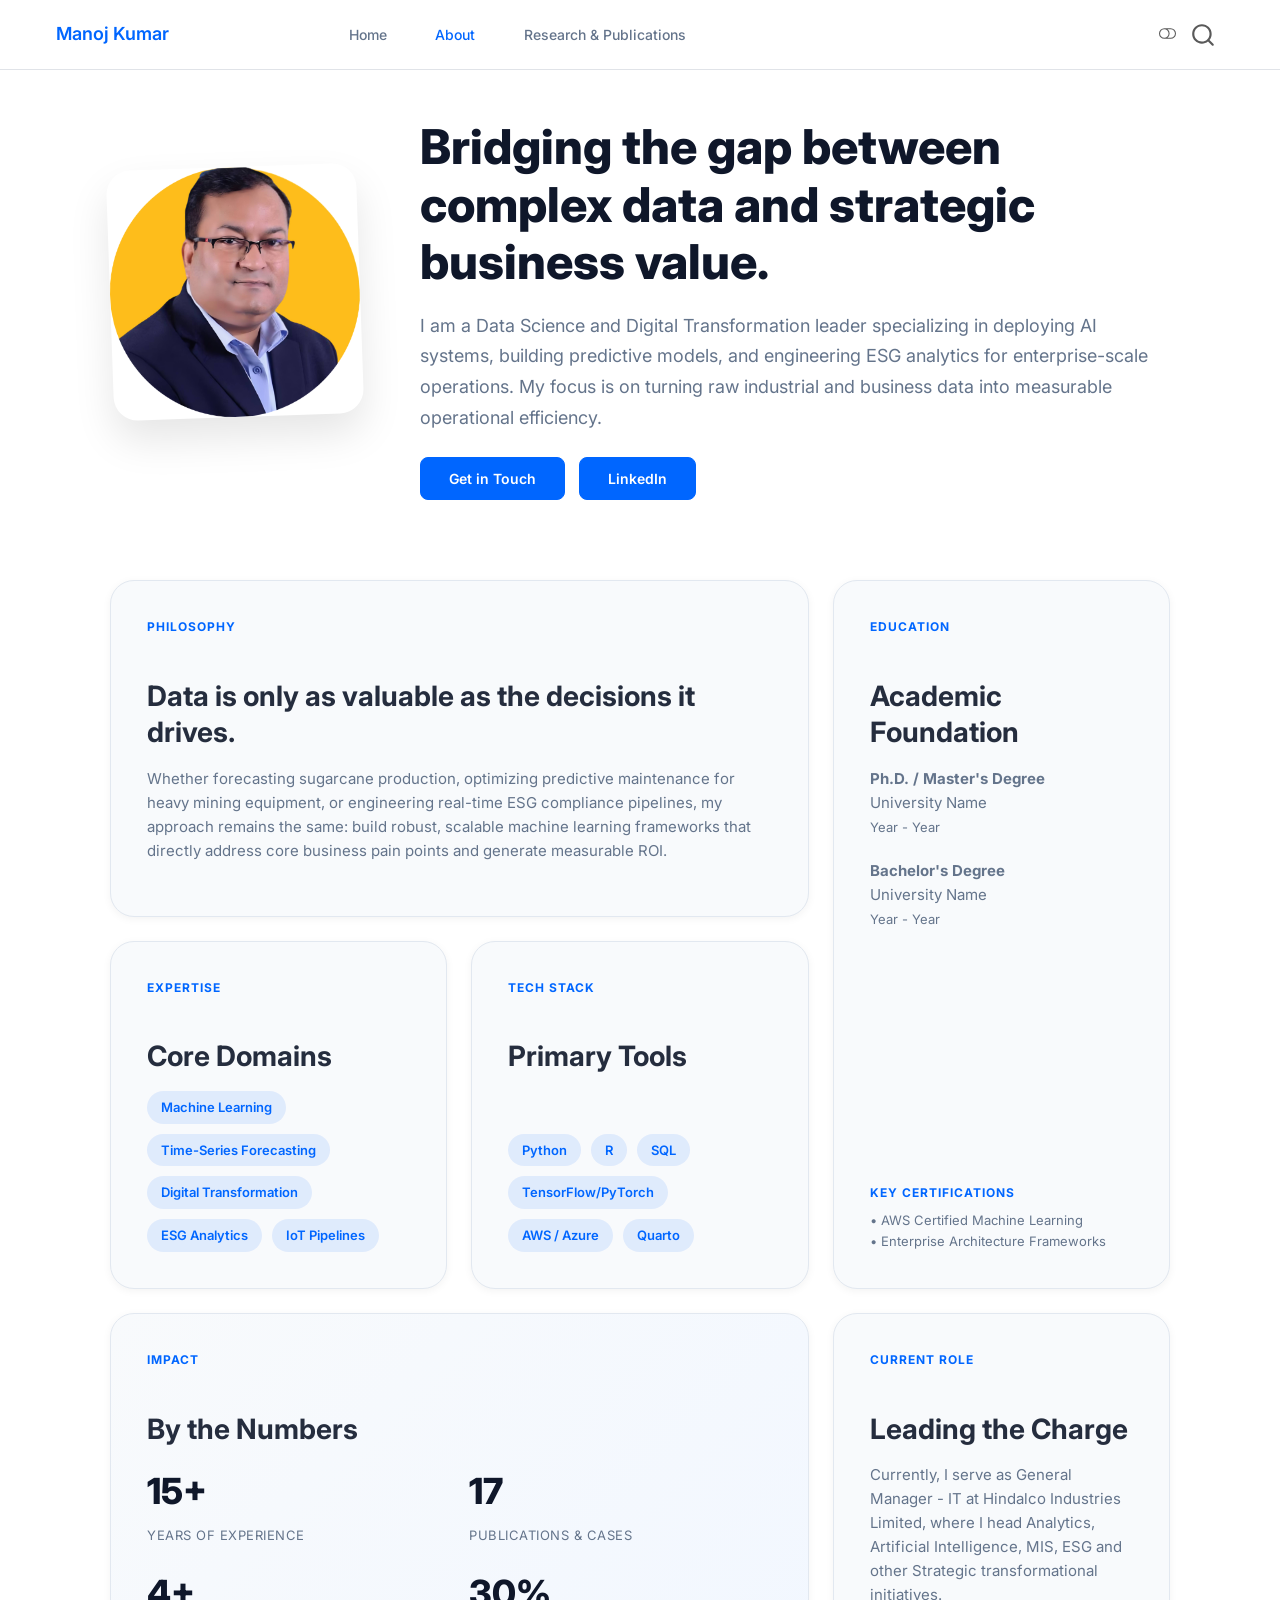
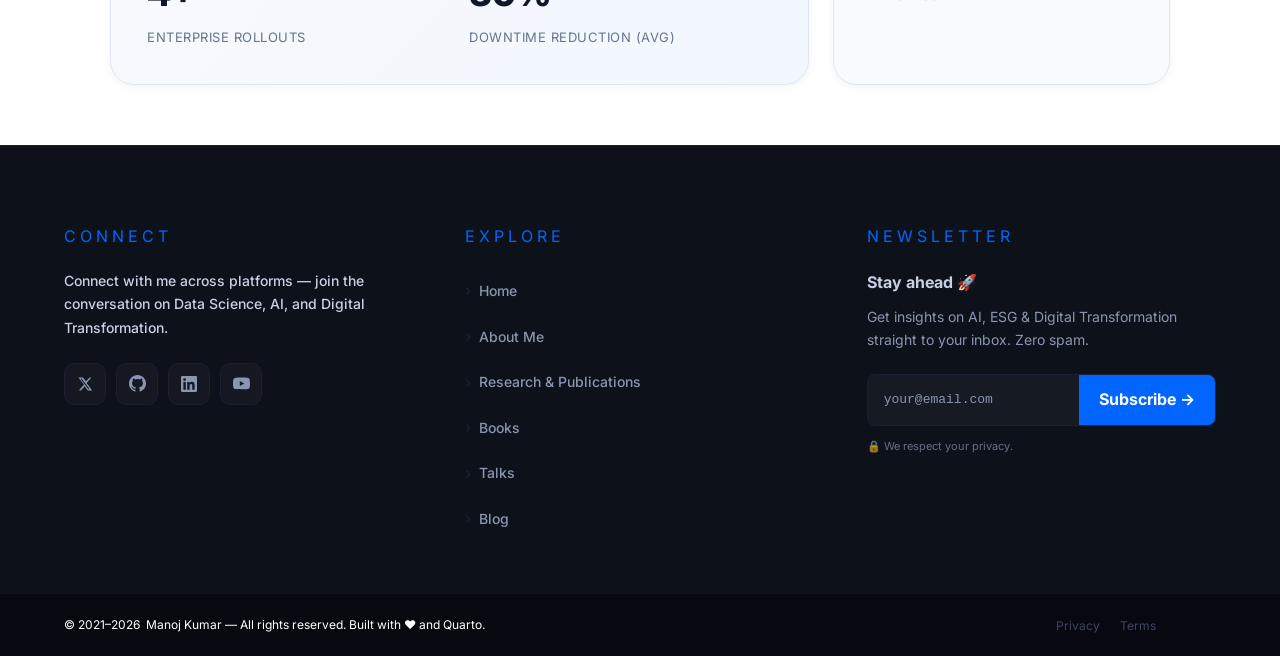
==== commit e8e8126b: "Added About Page" ====
--- a/docs/about.html
+++ b/docs/about.html
@@ -7,7 +7,7 @@
 <meta name="viewport" content="width=device-width, initial-scale=1.0, user-scalable=yes">
 
 
-<title>About – Manoj Kumar</title>
+<title>about – Manoj Kumar</title>
 <style>
 code{white-space: pre-wrap;}
 span.smallcaps{font-variant: small-caps;}
@@ -75,7 +75,7 @@
 <link rel="stylesheet" href="styles/theme.css">
 </head>
 
-<body class="nav-fixed quarto-light"><script id="quarto-html-before-body" type="application/javascript">
+<body class="nav-fixed fullcontent quarto-light"><script id="quarto-html-before-body" type="application/javascript">
     const toggleBodyColorMode = (bsSheetEl) => {
       const mode = bsSheetEl.getAttribute("data-mode");
       const bodyEl = window.document.querySelector("body");
@@ -277,55 +277,112 @@
     </nav>
 </header>
 <!-- content -->
-<div id="quarto-content" class="quarto-container page-columns page-rows-contents page-layout-full page-navbar">
+<div id="quarto-content" class="quarto-container page-layout-custom page-navbar">
 <!-- sidebar -->
 <!-- margin-sidebar -->
-    <div id="quarto-margin-sidebar" class="sidebar margin-sidebar">
-        <nav id="TOC" role="doc-toc" class="toc-active">
-    <h2 id="toc-title">On this page</h2>
-   
-  <ul>
-  <li><a href="#about-me" id="toc-about-me" class="nav-link active" data-scroll-target="#about-me">About Me</a></li>
-  </ul>
-</nav>
-    </div>
 <!-- main -->
-<main class="content column-body" id="quarto-document-content">
-
-
-<header id="title-block-header" class="quarto-title-block default">
-<div class="quarto-title">
-<h1 class="title">About</h1>
+
+
+
+
+
+
+<div class="about-wrapper">
+
+  <section class="about-hero">
+    <div class="about-photo-container">
+      <img src="images/profile.png" alt="Manoj Kumar" class="about-photo">
+    </div>
+    <div class="about-bio">
+      <h1>Bridging the gap between complex data and strategic business value.</h1>
+      <p>I am a Data Science and Digital Transformation leader specializing in deploying AI systems, building predictive models, and engineering ESG analytics for enterprise-scale operations. My focus is on turning raw industrial and business data into measurable operational efficiency.</p>
+      
+      <a href="#" id="secure-contact" class="btn">Get in Touch</a>
+      <a href="https://linkedin.com/in/imanojkumar" target="_blank" class="btn" style="margin-left: 10px;">LinkedIn</a>
+    </div>
+  </section>
+
+  <section class="bento-grid">
+
+    <div class="bento-card span-2-col wide-tablet">
+      <div class="bento-label">Philosophy</div>
+      <h3>Data is only as valuable as the decisions it drives.</h3>
+      <p>Whether forecasting sugarcane production, optimizing predictive maintenance for heavy mining equipment, or engineering real-time ESG compliance pipelines, my approach remains the same: build robust, scalable machine learning frameworks that directly address core business pain points and generate measurable ROI.</p>
+    </div>
+
+    <div class="bento-card span-2-row">
+      <div class="bento-label">Education</div>
+      <h3>Academic Foundation</h3>
+      <p style="margin-bottom: 20px;"><strong>Ph.D. / Master's Degree</strong><br>University Name<br><span style="font-size: 13px; color: var(--text-muted);">Year - Year</span></p>
+      <p style="margin-bottom: 20px;"><strong>Bachelor's Degree</strong><br>University Name<br><span style="font-size: 13px; color: var(--text-muted);">Year - Year</span></p>
+      <div style="margin-top: auto;">
+        <div class="bento-label" style="margin-bottom: 8px;">Key Certifications</div>
+        <p style="font-size: 13px; margin:0;">• AWS Certified Machine Learning</p>
+        <p style="font-size: 13px; margin:0;">• Enterprise Architecture Frameworks</p>
+      </div>
+    </div>
+
+    <div class="bento-card">
+      <div class="bento-label">Expertise</div>
+      <h3>Core Domains</h3>
+      <div class="skill-tags">
+        <span class="skill-tag">Machine Learning</span>
+        <span class="skill-tag">Time-Series Forecasting</span>
+        <span class="skill-tag">Digital Transformation</span>
+        <span class="skill-tag">ESG Analytics</span>
+        <span class="skill-tag">IoT Pipelines</span>
+      </div>
+    </div>
+
+    <div class="bento-card">
+      <div class="bento-label">Tech Stack</div>
+      <h3>Primary Tools</h3>
+      <div class="skill-tags">
+        <span class="skill-tag">Python</span>
+        <span class="skill-tag">R</span>
+        <span class="skill-tag">SQL</span>
+        <span class="skill-tag">TensorFlow/PyTorch</span>
+        <span class="skill-tag">AWS / Azure</span>
+        <span class="skill-tag">Quarto</span>
+      </div>
+    </div>
+
+    <div class="bento-card span-2-col wide-tablet" style="background: linear-gradient(135deg, var(--surface) 0%, rgba(0, 102, 255, 0.05) 100%);">
+      <div class="bento-label">Impact</div>
+      <h3>By the Numbers</h3>
+      <div class="stats-grid">
+        <div class="stat-box">
+          <div class="stat-num">15+</div>
+          <div class="stat-text">Years of Experience</div>
+        </div>
+        <div class="stat-box">
+          <div class="stat-num">17</div>
+          <div class="stat-text">Publications &amp; Cases</div>
+        </div>
+        <div class="stat-box">
+          <div class="stat-num">4+</div>
+          <div class="stat-text">Enterprise Rollouts</div>
+        </div>
+        <div class="stat-box">
+          <div class="stat-num">30%</div>
+          <div class="stat-text">Downtime Reduction (Avg)</div>
+        </div>
+      </div>
+    </div>
+    
+    <div class="bento-card">
+      <div class="bento-label">Current Role</div>
+      <h3>Leading the Charge</h3>
+      <p>Currently, I serve as General Manager - IT at Hindalco Industries Limited, where I head Analytics, Artificial Intelligence, MIS, ESG and other Strategic transformational initiatives.</p>
+    </div>
+
+  </section>
 </div>
 
 
 
-<div class="quarto-title-meta column-body">
-
-    
-  
-    
-  </div>
-  
-
-
-</header>
-
-
-<section id="about-me" class="level2">
-<h2 class="anchored" data-anchor-id="about-me">About Me</h2>
-<p>I am Manoj Kumar, a professional with experience in:</p>
-<ul>
-<li>Industrial Operations</li>
-<li>Data Science &amp; AI</li>
-<li>Digital Transformation</li>
-</ul>
-<p>My focus is on applying data-driven strategies to real-world problems.</p>
-
-
-</section>
-
-</main> <!-- /main -->
+
+
 <footer id="site-footer" class="column-screen">
 
   <div class="footer-main">
--- a/docs/styles/theme.css
+++ b/docs/styles/theme.css
@@ -22,7 +22,8 @@
 ========================================= */
 @import url("pages/homepage.css");
 @import url("pages/books.css");
-
+@import url("pages/rnd.css");
+@import url("pages/about.css");
 
 /* =========================================
    BASE GLOBAL STYLES
